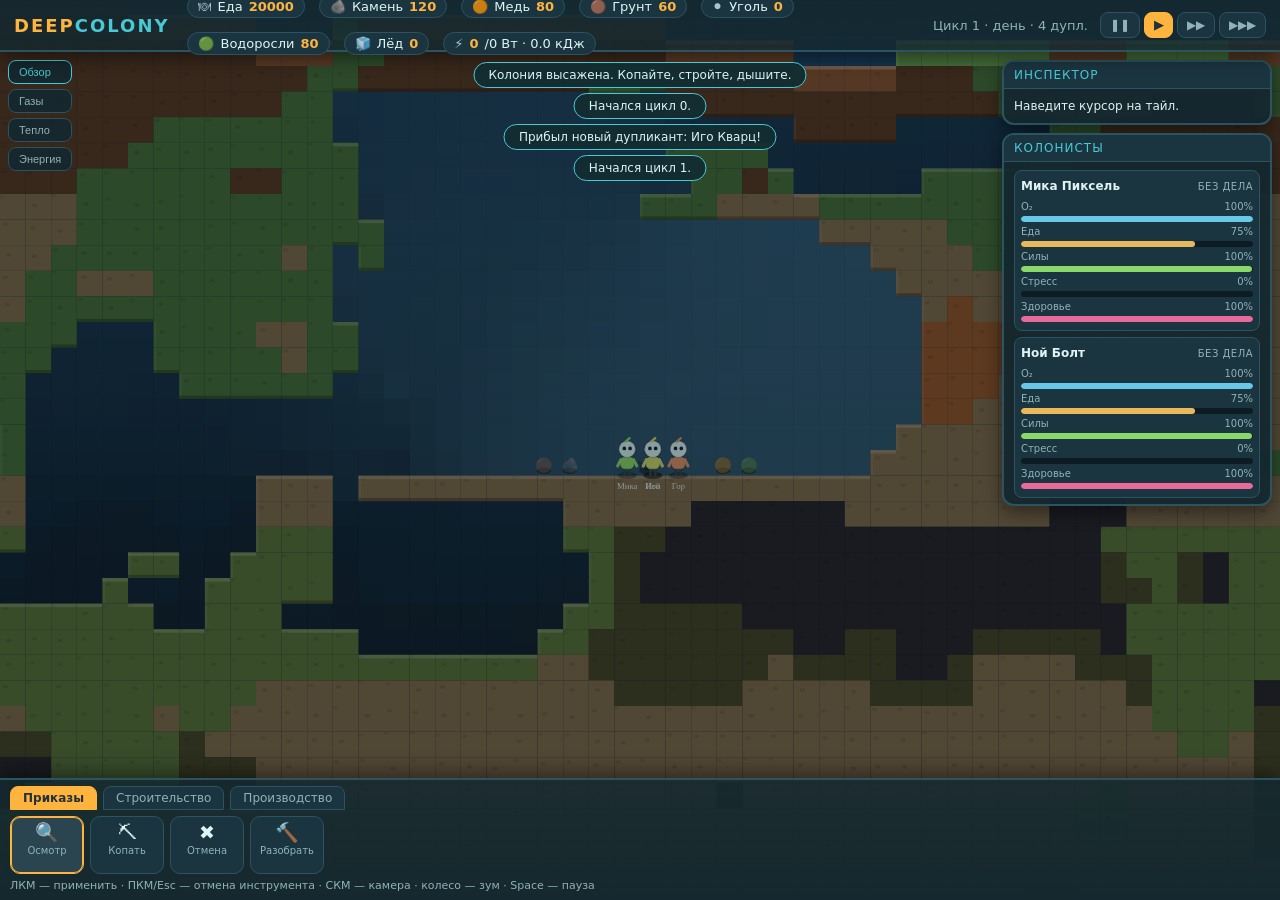
==== index.html @ 7d989e49 "Add Deep Colony: ONI-style colony survival sim with fluid physics Core: tile world with biomes/caves" ====
<!DOCTYPE html>
<html lang="ru">
<head>
<meta charset="utf-8">
<meta name="viewport" content="width=device-width,initial-scale=1">
<title>Deep Colony</title>
<link rel="stylesheet" href="style.css">
</head>
<body>
<div id="app">
  <canvas id="view"></canvas>

  <header id="topbar">
    <div class="brand">DEEP<span>COLONY</span></div>
    <div class="res" id="resbar"></div>
    <div class="clock">
      <div class="cycle" id="cycle">Цикл 1</div>
      <div class="speeds">
        <button data-speed="0" class="spd" title="Пауза (Space)">❚❚</button>
        <button data-speed="1" class="spd active">▶</button>
        <button data-speed="2" class="spd">▶▶</button>
        <button data-speed="3" class="spd">▶▶▶</button>
      </div>
    </div>
  </header>

  <aside id="sidebar">
    <div class="panel" id="inspector">
      <div class="panel-title">Инспектор</div>
      <div class="panel-body" id="inspector-body">Наведите курсор на тайл.</div>
    </div>
    <div class="panel" id="colonists">
      <div class="panel-title">Колонисты</div>
      <div class="panel-body" id="colonist-list"></div>
    </div>
  </aside>

  <div id="alerts"></div>

  <footer id="toolbar">
    <div class="tabs" id="tabs"></div>
    <div class="tools" id="tools"></div>
    <div class="hint" id="hint">ЛКМ — применить · ПКМ/Esc — отмена · перетаскивание СКМ — камера · колесо — зум</div>
  </footer>

  <div id="overlay-toggles">
    <button data-ov="none" class="ov active">Обзор</button>
    <button data-ov="gas" class="ov">Газы</button>
    <button data-ov="temp" class="ov">Тепло</button>
    <button data-ov="power" class="ov">Энергия</button>
  </div>
</div>
<script type="module" src="src/main.js"></script>
</body>
</html>
---- style.css ----
:root{
  --bg:#0d1b21;
  --panel:#14282f;
  --panel2:#1b3540;
  --edge:#2b5361;
  --text:#dff3f4;
  --dim:#8fb3b8;
  --accent:#ffb43d;
  --accent2:#48c9d6;
  --good:#7ed957;
  --bad:#ff6b5e;
  --shadow:0 6px 18px rgba(0,0,0,.45);
}
*{box-sizing:border-box}
html,body{margin:0;height:100%;overflow:hidden;background:var(--bg);color:var(--text);
  font-family:"Trebuchet MS","Segoe UI",system-ui,sans-serif;user-select:none;-webkit-user-select:none}
#app{position:fixed;inset:0}
canvas#view{position:absolute;inset:0;width:100%;height:100%;display:block;cursor:crosshair;image-rendering:auto}

/* ---------- top bar ---------- */
#topbar{position:absolute;top:0;left:0;right:0;height:52px;display:flex;align-items:center;gap:18px;
  padding:0 14px;background:linear-gradient(180deg,rgba(20,40,47,.97),rgba(20,40,47,.82));
  border-bottom:2px solid var(--edge);box-shadow:var(--shadow);z-index:5}
.brand{font-weight:bold;letter-spacing:2px;color:var(--accent);font-size:18px}
.brand span{color:var(--accent2)}
.res{display:flex;gap:14px;flex:1;flex-wrap:wrap;font-size:13px}
.res .r{display:flex;align-items:center;gap:6px;background:var(--panel2);border:1px solid var(--edge);
  border-radius:16px;padding:3px 10px}
.res .r b{color:var(--accent);font-weight:600}
.res .r i{font-style:normal;opacity:.75}
.clock{display:flex;align-items:center;gap:12px}
.cycle{font-size:13px;color:var(--dim)}
.speeds{display:flex;gap:4px}
.spd{background:var(--panel2);color:var(--dim);border:1px solid var(--edge);border-radius:8px;
  padding:5px 9px;cursor:pointer;font-size:12px}
.spd.active{background:var(--accent);color:#22313a;border-color:var(--accent);font-weight:bold}

/* ---------- sidebar ---------- */
#sidebar{position:absolute;top:60px;right:8px;width:270px;display:flex;flex-direction:column;gap:8px;z-index:4}
.panel{background:rgba(20,40,47,.94);border:2px solid var(--edge);border-radius:12px;box-shadow:var(--shadow);overflow:hidden}
.panel-title{background:var(--panel2);padding:6px 10px;font-size:12px;letter-spacing:1px;color:var(--accent2);
  text-transform:uppercase;border-bottom:1px solid var(--edge)}
.panel-body{padding:8px 10px;font-size:12px;max-height:38vh;overflow:auto;line-height:1.5}
.panel-body::-webkit-scrollbar{width:7px}
.panel-body::-webkit-scrollbar-thumb{background:var(--edge);border-radius:4px}
.kv{display:flex;justify-content:space-between;gap:8px}
.kv span:last-child{color:var(--accent)}
.sep{height:1px;background:var(--edge);margin:6px 0}

/* colonist cards */
.col-card{border:1px solid var(--edge);border-radius:8px;padding:6px;margin-bottom:6px;background:var(--panel2);cursor:pointer}
.col-card.sel{border-color:var(--accent)}
.col-head{display:flex;justify-content:space-between;align-items:center;margin-bottom:4px}
.col-name{font-weight:bold}
.col-task{font-size:10px;color:var(--dim);text-transform:uppercase;letter-spacing:.5px}
.bar{height:6px;background:#0c1c22;border-radius:4px;overflow:hidden;margin:2px 0}
.bar i{display:block;height:100%;border-radius:4px}
.blabel{font-size:10px;color:var(--dim);display:flex;justify-content:space-between}

/* ---------- toolbar ---------- */
#toolbar{position:absolute;left:0;right:0;bottom:0;background:linear-gradient(0deg,rgba(20,40,47,.98),rgba(20,40,47,.86));
  border-top:2px solid var(--edge);padding:6px 10px 8px;z-index:5;box-shadow:0 -6px 18px rgba(0,0,0,.4)}
.tabs{display:flex;gap:6px;margin-bottom:6px;flex-wrap:wrap}
.tab{background:var(--panel2);border:1px solid var(--edge);color:var(--dim);border-radius:8px 8px 0 0;
  padding:4px 12px;font-size:12px;cursor:pointer}
.tab.active{background:var(--accent);color:#22313a;font-weight:bold;border-color:var(--accent)}
.tools{display:flex;gap:6px;flex-wrap:wrap;min-height:58px}
.tool{width:74px;background:var(--panel2);border:1px solid var(--edge);border-radius:10px;padding:5px 4px;
  text-align:center;cursor:pointer;transition:.12s}
.tool:hover{border-color:var(--accent2);transform:translateY(-2px)}
.tool.active{border-color:var(--accent);background:#2a4550;box-shadow:0 0 0 1px var(--accent) inset}
.tool .ic{font-size:19px;line-height:1.1}
.tool .nm{font-size:10px;color:var(--dim);margin-top:2px}
.tool .cost{font-size:9px;color:var(--accent)}
.hint{font-size:11px;color:var(--dim);margin-top:5px}

/* ---------- overlays / alerts ---------- */
#overlay-toggles{position:absolute;left:8px;top:60px;display:flex;flex-direction:column;gap:5px;z-index:4}
.ov{background:rgba(20,40,47,.92);border:1px solid var(--edge);color:var(--dim);border-radius:8px;
  padding:5px 10px;font-size:11px;cursor:pointer;text-align:left}
.ov.active{border-color:var(--accent2);color:var(--accent2)}
#alerts{position:absolute;left:50%;top:62px;transform:translateX(-50%);z-index:6;display:flex;
  flex-direction:column;gap:5px;align-items:center;pointer-events:none}
.alert{background:rgba(40,20,20,.95);border:1px solid var(--bad);color:#ffd9d4;padding:5px 14px;
  border-radius:16px;font-size:12px;animation:pop .25s ease}
.alert.info{background:rgba(20,45,50,.95);border-color:var(--accent2);color:#d6f6fa}
@keyframes pop{from{opacity:0;transform:translateY(-6px)}to{opacity:1}}
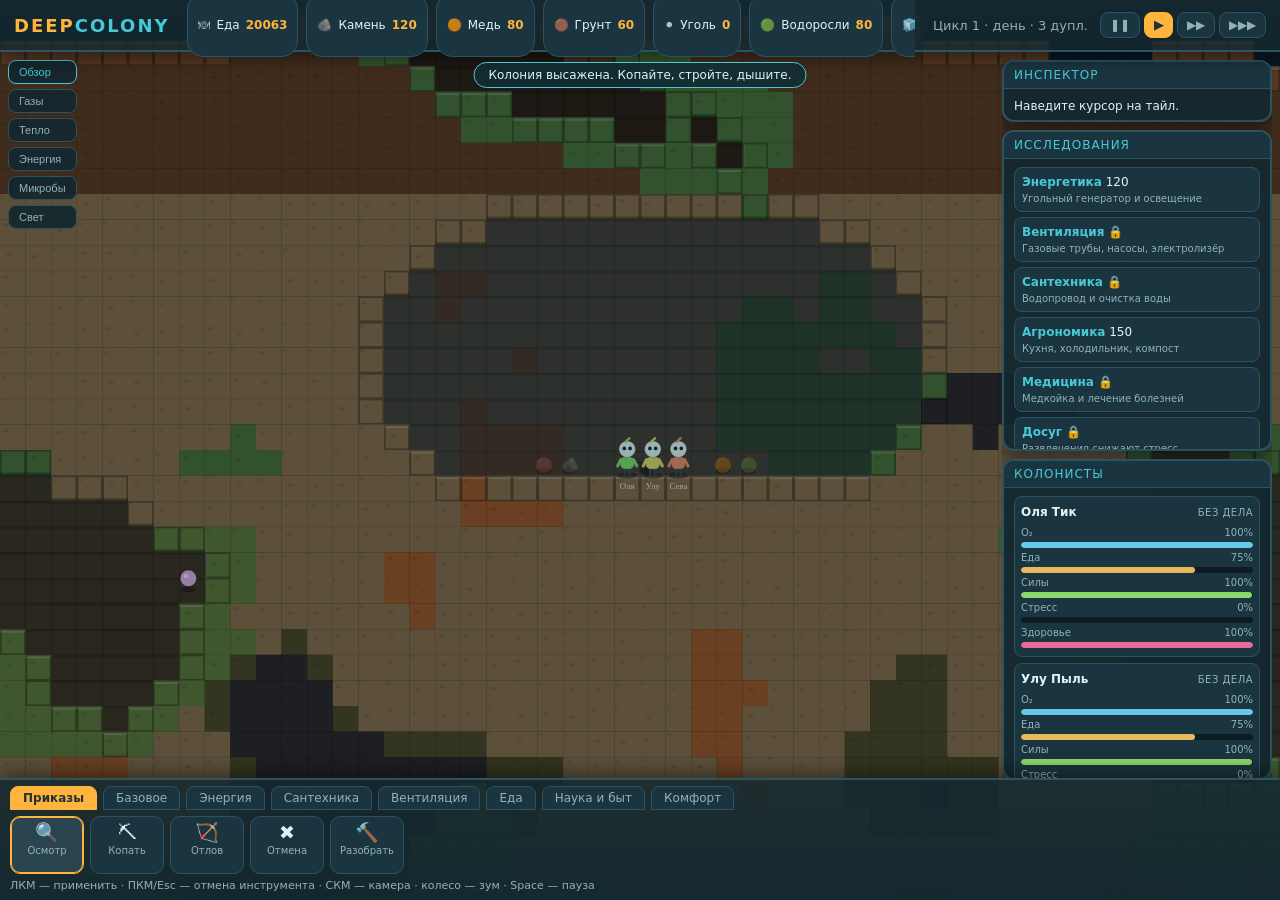
==== commit ad9900b4: "Add layered conduits, networks, machines, crops, critters, research and health systems - Layered bui" ====
--- a/index.html
+++ b/index.html
@@ -29,6 +29,10 @@
       <div class="panel-title">Инспектор</div>
       <div class="panel-body" id="inspector-body">Наведите курсор на тайл.</div>
     </div>
+    <div class="panel" id="researchp">
+      <div class="panel-title">Исследования</div>
+      <div class="panel-body" id="research-body"></div>
+    </div>
     <div class="panel" id="colonists">
       <div class="panel-title">Колонисты</div>
       <div class="panel-body" id="colonist-list"></div>
@@ -48,6 +52,8 @@
     <button data-ov="gas" class="ov">Газы</button>
     <button data-ov="temp" class="ov">Тепло</button>
     <button data-ov="power" class="ov">Энергия</button>
+    <button data-ov="germs" class="ov">Микробы</button>
+    <button data-ov="light" class="ov">Свет</button>
   </div>
 </div>
 <script type="module" src="src/main.js"></script>
--- a/style.css
+++ b/style.css
@@ -23,7 +23,7 @@
   border-bottom:2px solid var(--edge);box-shadow:var(--shadow);z-index:5}
 .brand{font-weight:bold;letter-spacing:2px;color:var(--accent);font-size:18px}
 .brand span{color:var(--accent2)}
-.res{display:flex;gap:14px;flex:1;flex-wrap:wrap;font-size:13px}
+.res{display:flex;gap:8px;flex:1;flex-wrap:nowrap;overflow:hidden;font-size:12px}
 .res .r{display:flex;align-items:center;gap:6px;background:var(--panel2);border:1px solid var(--edge);
   border-radius:16px;padding:3px 10px}
 .res .r b{color:var(--accent);font-weight:600}
@@ -36,11 +36,11 @@
 .spd.active{background:var(--accent);color:#22313a;border-color:var(--accent);font-weight:bold}
 
 /* ---------- sidebar ---------- */
-#sidebar{position:absolute;top:60px;right:8px;width:270px;display:flex;flex-direction:column;gap:8px;z-index:4}
+#sidebar{position:absolute;top:60px;right:8px;bottom:120px;width:270px;display:flex;flex-direction:column;gap:8px;z-index:4;overflow-y:auto}
 .panel{background:rgba(20,40,47,.94);border:2px solid var(--edge);border-radius:12px;box-shadow:var(--shadow);overflow:hidden}
 .panel-title{background:var(--panel2);padding:6px 10px;font-size:12px;letter-spacing:1px;color:var(--accent2);
   text-transform:uppercase;border-bottom:1px solid var(--edge)}
-.panel-body{padding:8px 10px;font-size:12px;max-height:38vh;overflow:auto;line-height:1.5}
+.panel-body{padding:8px 10px;font-size:12px;max-height:34vh;overflow:auto;line-height:1.5}
 .panel-body::-webkit-scrollbar{width:7px}
 .panel-body::-webkit-scrollbar-thumb{background:var(--edge);border-radius:4px}
 .kv{display:flex;justify-content:space-between;gap:8px}
@@ -85,3 +85,15 @@
   border-radius:16px;font-size:12px;animation:pop .25s ease}
 .alert.info{background:rgba(20,45,50,.95);border-color:var(--accent2);color:#d6f6fa}
 @keyframes pop{from{opacity:0;transform:translateY(-6px)}to{opacity:1}}
+
+/* исследования и приоритеты */
+.tech{border:1px solid var(--edge);border-radius:8px;padding:5px 7px;margin-bottom:5px;background:var(--panel2);cursor:pointer}
+.tech:hover{border-color:var(--accent2)}
+.tech.active{border-color:var(--accent)}
+.tech.done{opacity:.55;cursor:default}
+.tech b{color:var(--accent2)}
+.tech .d{font-size:10px;color:var(--dim)}
+.prio{display:flex;flex-wrap:wrap;gap:3px;margin-top:4px}
+.prio span{font-size:10px;border:1px solid var(--edge);border-radius:6px;padding:1px 5px;cursor:pointer;background:#10232a}
+.prio span.off{opacity:.35;text-decoration:line-through}
+.tool.locked{opacity:.4;cursor:not-allowed}
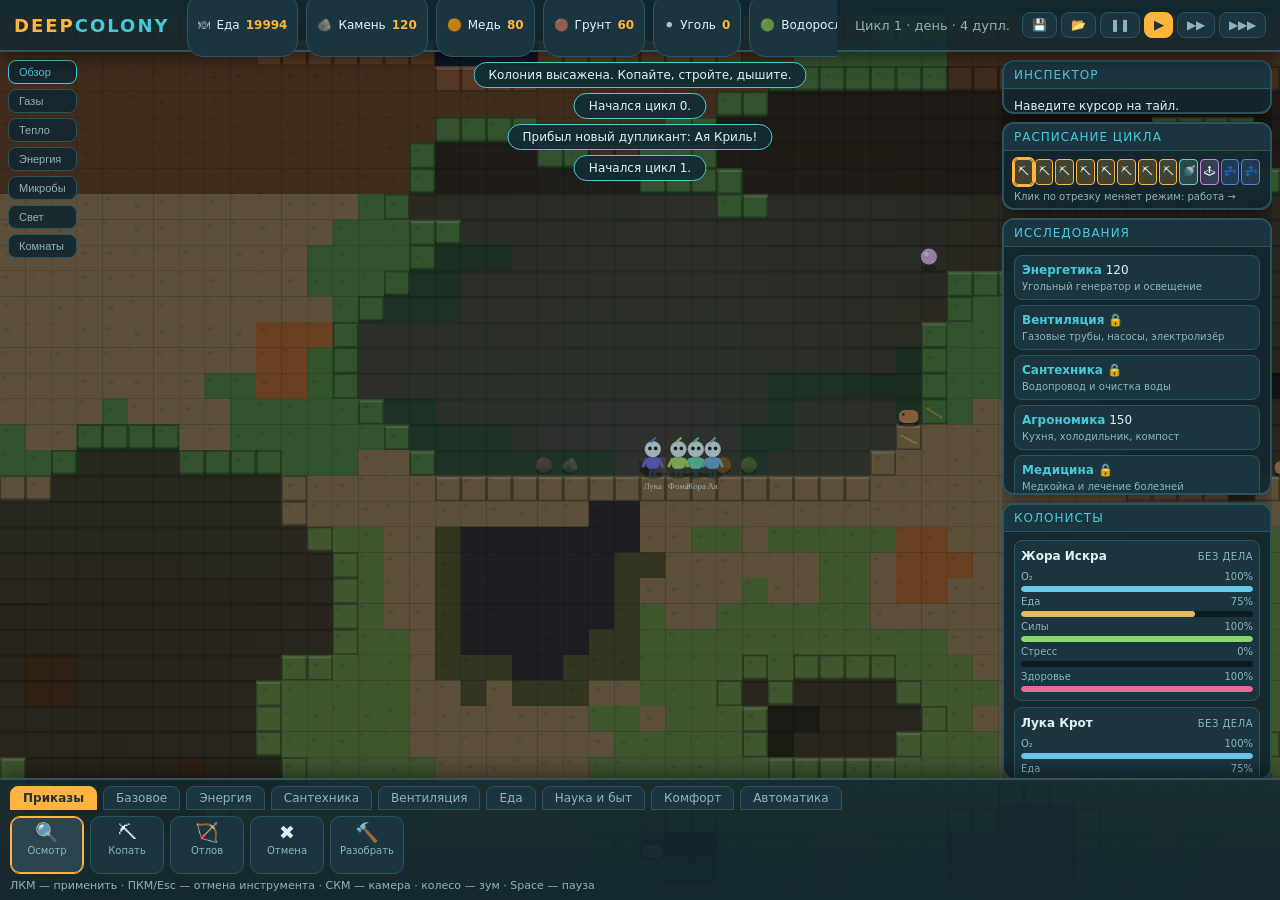
==== commit d1f1f06a: "Add colony schedule, priorities, psychology, automation and persistence - Schedule blocks (work/rec/" ====
--- a/index.html
+++ b/index.html
@@ -16,6 +16,8 @@
     <div class="clock">
       <div class="cycle" id="cycle">Цикл 1</div>
       <div class="speeds">
+        <button id="btn-save" class="spd" title="Сохранить">💾</button>
+        <button id="btn-load" class="spd" title="Загрузить">📂</button>
         <button data-speed="0" class="spd" title="Пауза (Space)">❚❚</button>
         <button data-speed="1" class="spd active">▶</button>
         <button data-speed="2" class="spd">▶▶</button>
@@ -28,6 +30,11 @@
     <div class="panel" id="inspector">
       <div class="panel-title">Инспектор</div>
       <div class="panel-body" id="inspector-body">Наведите курсор на тайл.</div>
+    </div>
+    <div class="panel" id="schedulep">
+      <div class="panel-title">Расписание цикла</div>
+      <div class="panel-body"><div id="schedule-strip" class="sched"></div>
+        <div class="hint2">Клик по отрезку меняет режим: работа → досуг → гигиена → сон</div></div>
     </div>
     <div class="panel" id="researchp">
       <div class="panel-title">Исследования</div>
@@ -54,6 +61,7 @@
     <button data-ov="power" class="ov">Энергия</button>
     <button data-ov="germs" class="ov">Микробы</button>
     <button data-ov="light" class="ov">Свет</button>
+    <button data-ov="rooms" class="ov">Комнаты</button>
   </div>
 </div>
 <script type="module" src="src/main.js"></script>
--- a/style.css
+++ b/style.css
@@ -97,3 +97,12 @@
 .prio span{font-size:10px;border:1px solid var(--edge);border-radius:6px;padding:1px 5px;cursor:pointer;background:#10232a}
 .prio span.off{opacity:.35;text-decoration:line-through}
 .tool.locked{opacity:.4;cursor:not-allowed}
+
+.sched{display:flex;gap:2px}
+.sched div{flex:1;height:26px;border-radius:4px;display:flex;align-items:center;justify-content:center;
+  font-size:11px;cursor:pointer;border:1px solid var(--edge)}
+.sched div.now{outline:2px solid var(--accent)}
+.hint2{font-size:10px;color:var(--dim);margin-top:4px}
+.prio span.p5{border-color:var(--accent);color:var(--accent)}
+.prio span.p1{opacity:.6}
+.rel{font-size:10px;color:var(--dim)}
